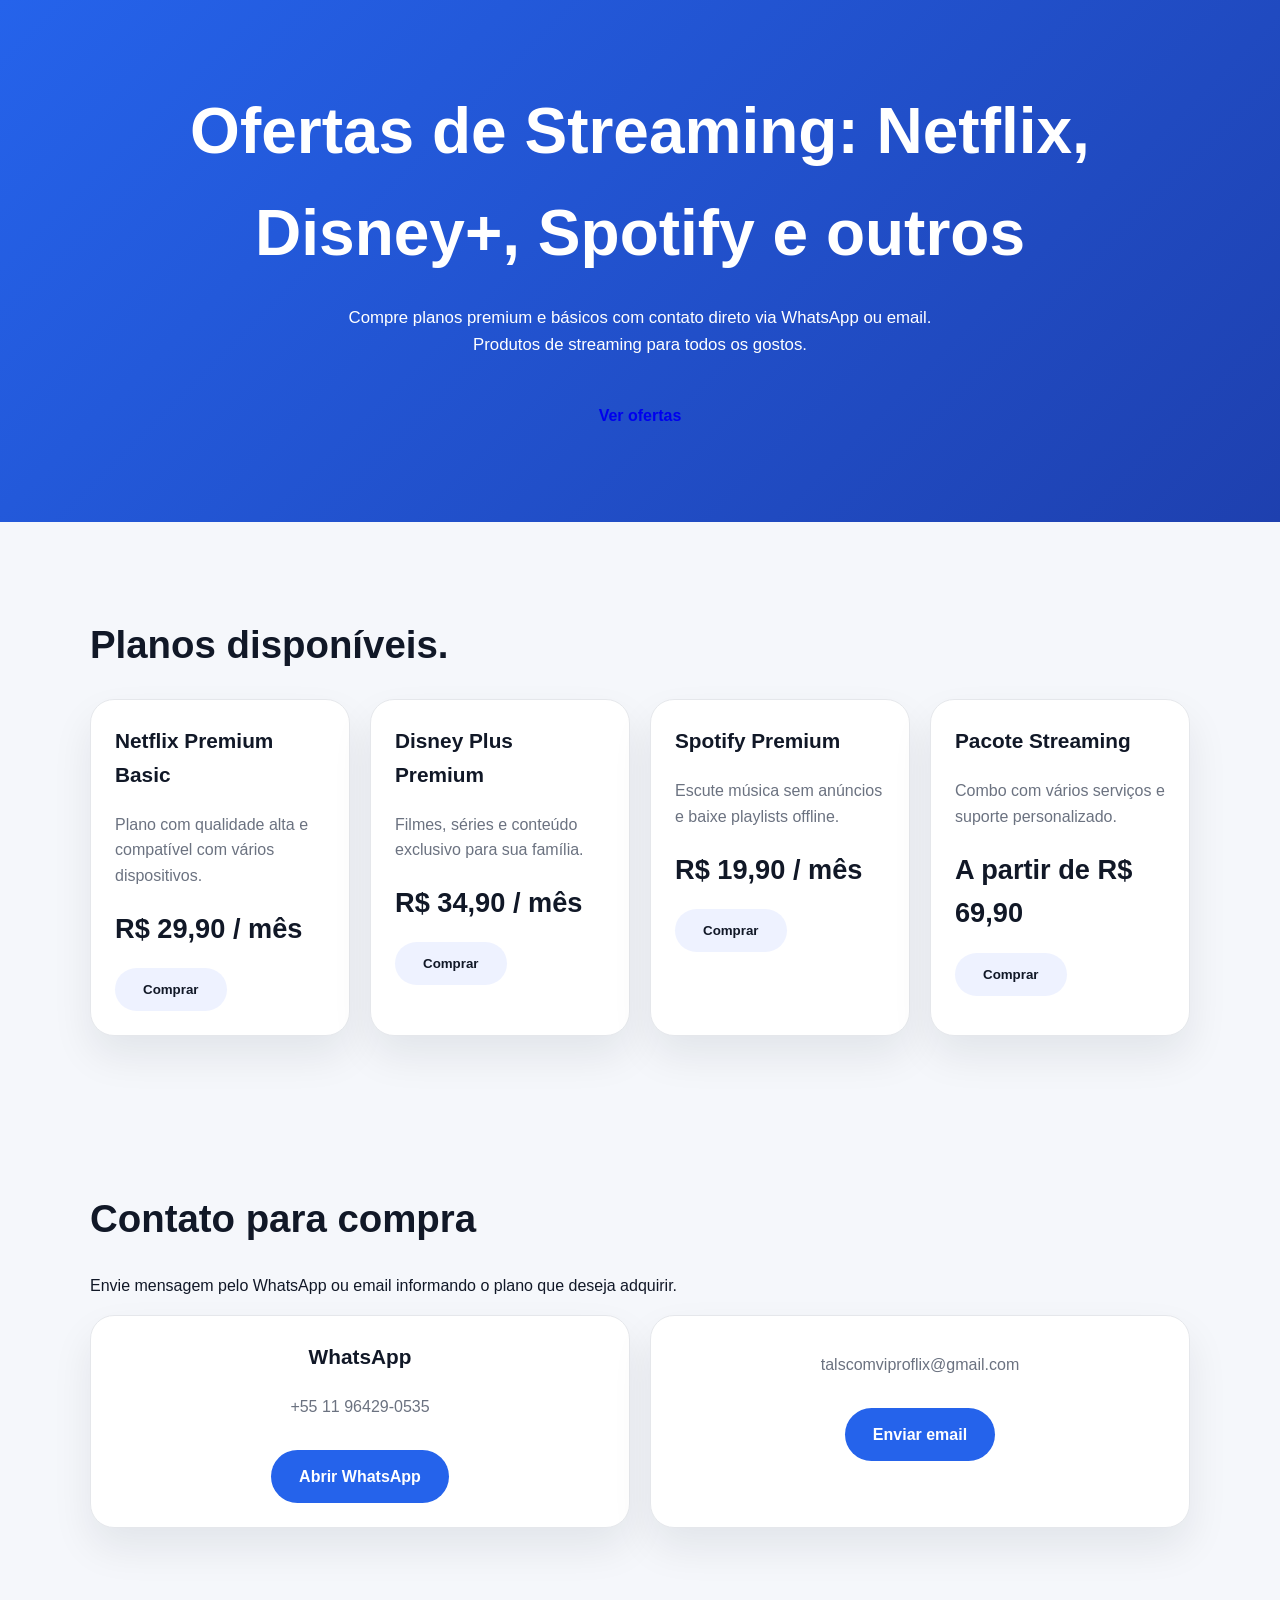
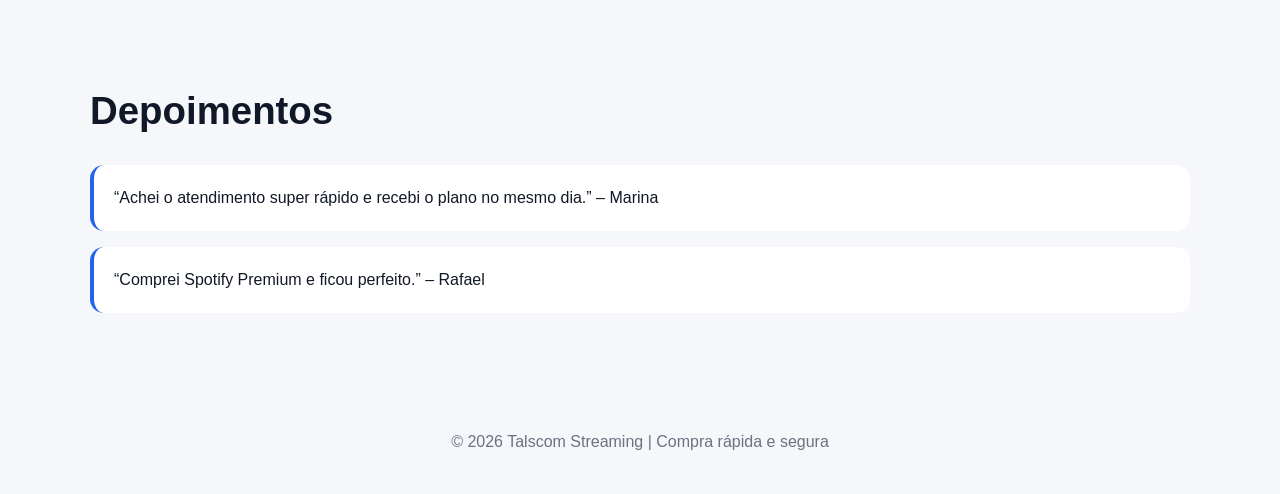
==== index.html @ eb4fdeec "vip site test" ====
<!DOCTYPE html>
   <html lang="pt-BR">
   <head>
     <meta charset="UTF-8" />
     <meta name="viewport" content="width=device-width, initial-scale=1.0" />
     <title>Talscom Streming</title>
  <link rel="stylesheet" href="https://cdnjs.cloudflare.com/ajax/libs/font-awesome/6.4.0/css/all.min.css" />
     <link rel="stylesheet" href="style.css" />
   </head>
   <body>
     <header class="hero">
     <div class="container animate-item">
        <h1>Ofertas de Streaming: Netflix, Disney+, Spotify e outros</h1>
        <p>Compre planos premium e básicos com contato direto via WhatsApp ou email. Produtos de streaming para todos os gostos.</p>
        <a href="#produtos" class="btn">Ver ofertas</a>
     </div>
   </header>
   
     <main class="container">
      <section id="produtos" class="section">
       <h2 class="animate-item">Planos disponíveis.</h2>
        <div class="product-grid">
         <article class="card animate-item">
            <h3>Netflix Premium Basic</h3>
            <p>Plano com qualidade alta e compatível com vários dispositivos.</p>
            <span class="price">R$ 29,90 / mês</span>
            <button class="btn btn-secondary buy-now" data-product="Netflix Premium Basic">Comprar</button>
          </article>
         <article class="card animate-item">
            <h3>Disney Plus Premium</h3>
            <p>Filmes, séries e conteúdo exclusivo para sua família.</p>
            <span class="price">R$ 34,90 / mês</span>
            <button class="btn btn-secondary buy-now" data-product="Disney Plus Premium">Comprar</button>
          </article>
         <article class="card animate-item">
            <h3>Spotify Premium</h3>
            <p>Escute música sem anúncios e baixe playlists offline.</p>
            <span class="price">R$ 19,90 / mês</span>
            <button class="btn btn-secondary buy-now" data-product="Spotify Premium">Comprar</button>
          </article>
         <article class="card animate-item">
            <h3>Pacote Streaming</h3>
            <p>Combo com vários serviços e suporte personalizado.</p>
            <span class="price">A partir de R$ 69,90</span>
            <button class="btn btn-secondary buy-now" data-product="Pacote Streaming">Comprar</button>
          </article>
         </div>
       </section>
   
      <section class="section contact-section">
       <h2 class="animate-item">Contato para compra</h2>
        <p>Envie mensagem pelo WhatsApp ou email informando o plano que deseja adquirir.</p>
        <div class="contact-grid">
         <div class="contact-card animate-item">
            <h3>WhatsApp</h3>
            <p>+55 11 96429-0535</p>
            <a class="btn btn-primary" href="https://wa.me/5511964290535?text=Olá%2C%20gostaria%20de%20comprar%20um%20plano%20de%20streaming." target="_blank" rel="noopener noreferrer">Abrir WhatsApp</a>
          </div>
         <div class="contact-card animate-item">
            <p>talscomviproflix@gmail.com</p>
            <a class="btn btn-primary" href="mailto:talscomviproflix@gmail.com?subject=Compra%20de%20plano%20de%20streaming&body=Olá%2C%20gostaria%20de%20comprar%20o%20plano%20">Enviar email</a>
          </div>
        </div>
       </section>
   
       <section class="section testimonials">
         <h2>Depoimentos</h2>
         <blockquote>
          “Achei o atendimento super rápido e recebi o plano no mesmo dia.” – Marina
         </blockquote>
         <blockquote>
          “Comprei Spotify Premium e ficou perfeito.” – Rafael
         </blockquote>
       </section>
     </main>
   
     <footer class="footer">
      <p>© 2026 Talscom Streaming | Compra rápida e segura</p>
     </footer>
   
     <script src="script.js"></script>
   </body>
   </html>
---- style.css ----
:root {
    --bg: #f5f7fb;
    --surface: #ffffff;
    --primary: #2563eb;
    --text: #111827;
    --muted: #6b7280;
  }
  
  * {
    box-sizing: border-box;
  }
  
  body {
    margin: 0;
    font-family: "Inter", sans-serif;
    background: var(--bg);
    color: var(--text);
    line-height: 1.6;
  }
  
  .container {
    width: min(1100px, 92%);
    margin: 0 auto;
  }
  
  .hero {
    background: linear-gradient(135deg, #2563eb 0%, #1e40af 100%);
    color: white;
    padding: 80px 0;
    text-align: center;
  }
  
  .hero h1 {
    font-size: clamp(2.5rem, 5vw, 4rem);
    margin: 0 0 20px;
  }
  
  .hero p {
    max-width: 650px;
    margin: 0 auto 30px;
    font-size: 1.05rem;
  }
  
  .btn {
    display: inline-block;
    text-decoration: none;
    padding: 14px 28px;
    border-radius: 999px;
   transition: transform .2s ease, background .2s ease, box-shadow .2s ease;
   border: none;
   cursor: pointer;
   font-weight: 600;
  }
  
  .btn:hover {
    transform: translateY(-2px);
   box-shadow: 0 14px 30px rgba(37, 99, 235, 0.2);
  }
  
  .btn-primary {
    background: var(--primary);
    color: white;
  }
 
 .btn-secondary {
   background: #eef2ff;
   color: var(--secondary);
 }
  
  .section {
    padding: 60px 0;
  }

.animate-item {
  opacity: 0;
  transform: translateY(24px);
  animation: fadeInUp 0.7s ease forwards;
 }

.animate-item:nth-child(1) {
  animation-delay: 0.15s;
 }

.animate-item:nth-child(2) {
  animation-delay: 0.25s;
 }

.animate-item:nth-child(3) {
  animation-delay: 0.35s;
 }

.animate-item:nth-child(4) {
  animation-delay: 0.45s;
 }

.card,
.contact-card {
   background: var(--surface);
  padding: 24px;
  border-radius: 24px;
   border: 1px solid #e5e7eb;
  box-shadow: 0 20px 40px rgba(15, 23, 42, 0.08);
  transition: transform 0.3s ease, box-shadow 0.3s ease;
 }

.card:hover {
  transform: translateY(-8px);
  box-shadow: 0 28px 48px rgba(15, 23, 42, 0.16);
 }

@keyframes fadeInUp {
  to {
    opacity: 1;
    transform: translateY(0);
  }
 }
  
 .section h2 {
   margin-bottom: 24px;
   font-size: clamp(2rem, 3vw, 2.5rem);
 }
 
 .product-grid,
 .contact-grid {
    display: grid;
   gap: 20px;
 }
 
 .product-grid {
   grid-template-columns: repeat(auto-fit, minmax(240px, 1fr));
  }
  
 .card,
 .contact-card {
    background: var(--surface);
   padding: 24px;
   border-radius: 24px;
    border: 1px solid #e5e7eb;
   box-shadow: 0 20px 40px rgba(15, 23, 42, 0.08);
  }
  
 .card h3,
 .contact-card h3 {
   margin-top: 0;
   font-size: 1.3rem;
 }
 
 .card p,
 .contact-card p {
   margin: 12px 0 18px;
   color: var(--muted);
 }
 
 .card .price {
   display: block;
   margin-bottom: 18px;
   font-size: 1.7rem;
    font-weight: 700;
  }
 
 .contact-card {
   text-align: center;
 }
 
 .contact-card a {
   margin-top: 12px;
 }
  
  .testimonials blockquote {
    background: var(--surface);
    border-left: 4px solid var(--primary);
    margin: 16px 0;
    padding: 20px;
    border-radius: 14px;
  }
  
  .footer {
    text-align: center;
    padding: 24px 0;
    color: var(--muted);
  }
  
  @media (min-width: 768px) {
   .contact-grid {
     grid-template-columns: repeat(2, minmax(0, 1fr));
    }
  }
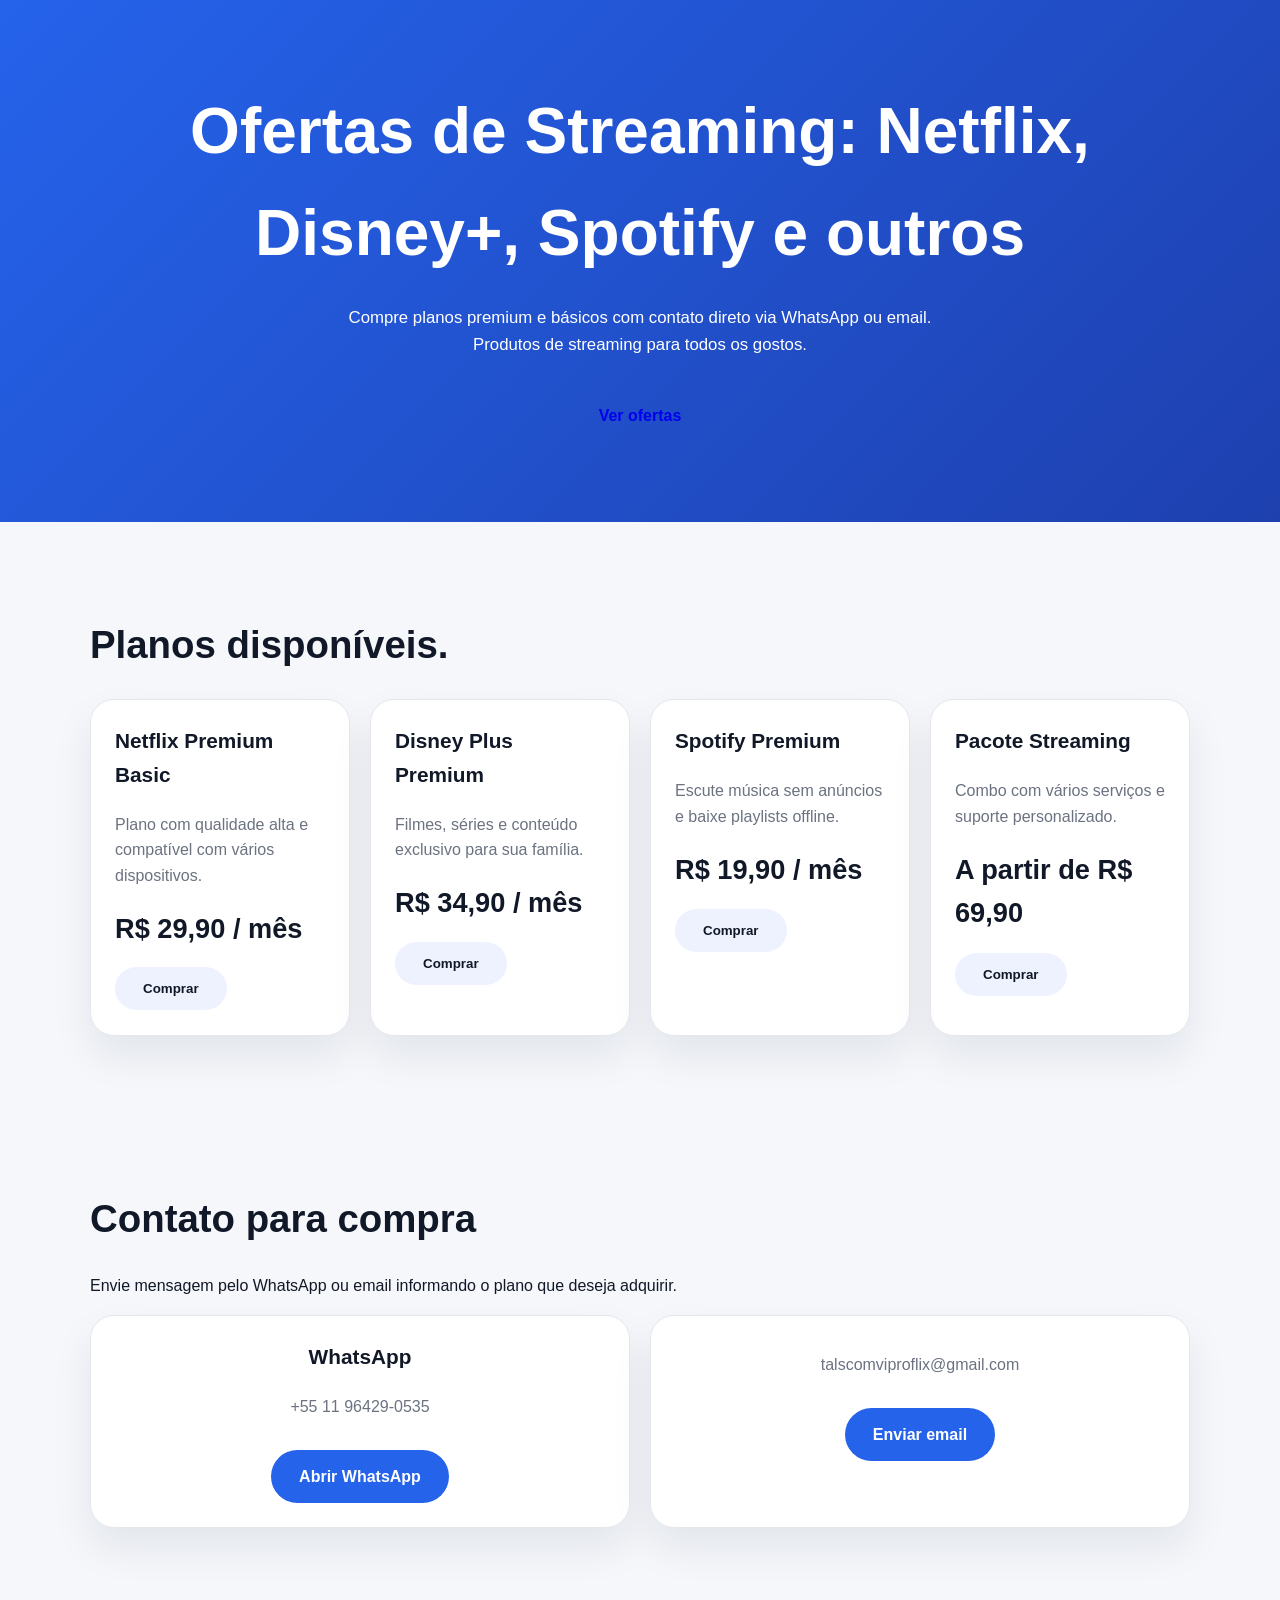
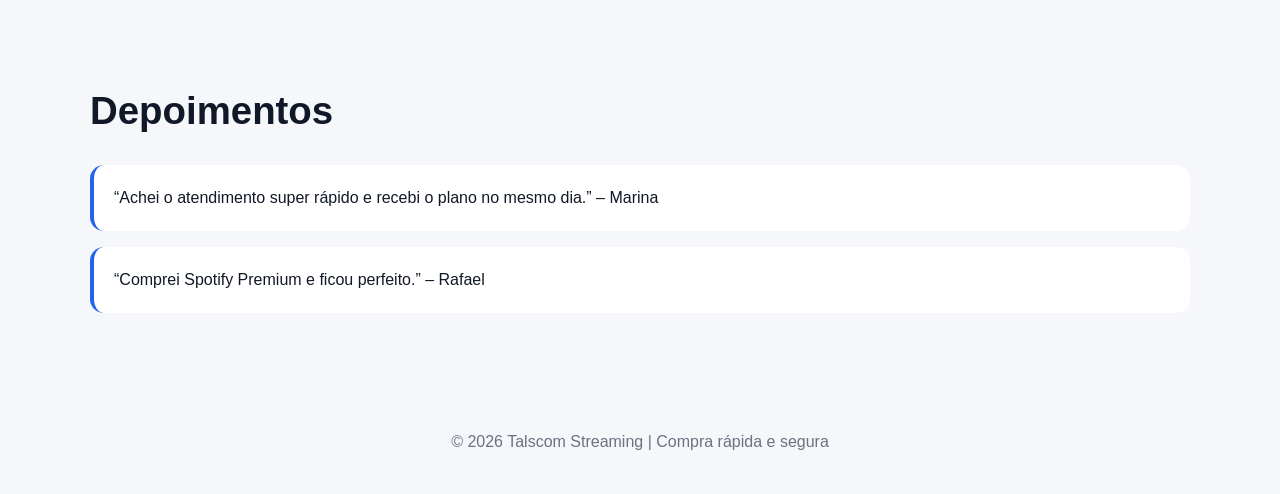
==== commit d8375dee: "Fix HTML formatting and structure" ====
--- a/index.html
+++ b/index.html
@@ -10,7 +10,8 @@
    <body>
      <header class="hero">
      <div class="container animate-item">
-        <h1>Ofertas de Streaming: Netflix, Disney+, Spotify e outros</h1>
+        <h1>Ofertas de Streaming: 
+          Netflix, Disney+, Spotify e outros</h1>
         <p>Compre planos premium e básicos com contato direto via WhatsApp ou email. Produtos de streaming para todos os gostos.</p>
         <a href="#produtos" class="btn">Ver ofertas</a>
      </div>
@@ -80,4 +81,4 @@
    
      <script src="script.js"></script>
    </body>
-   </html>+   </html>
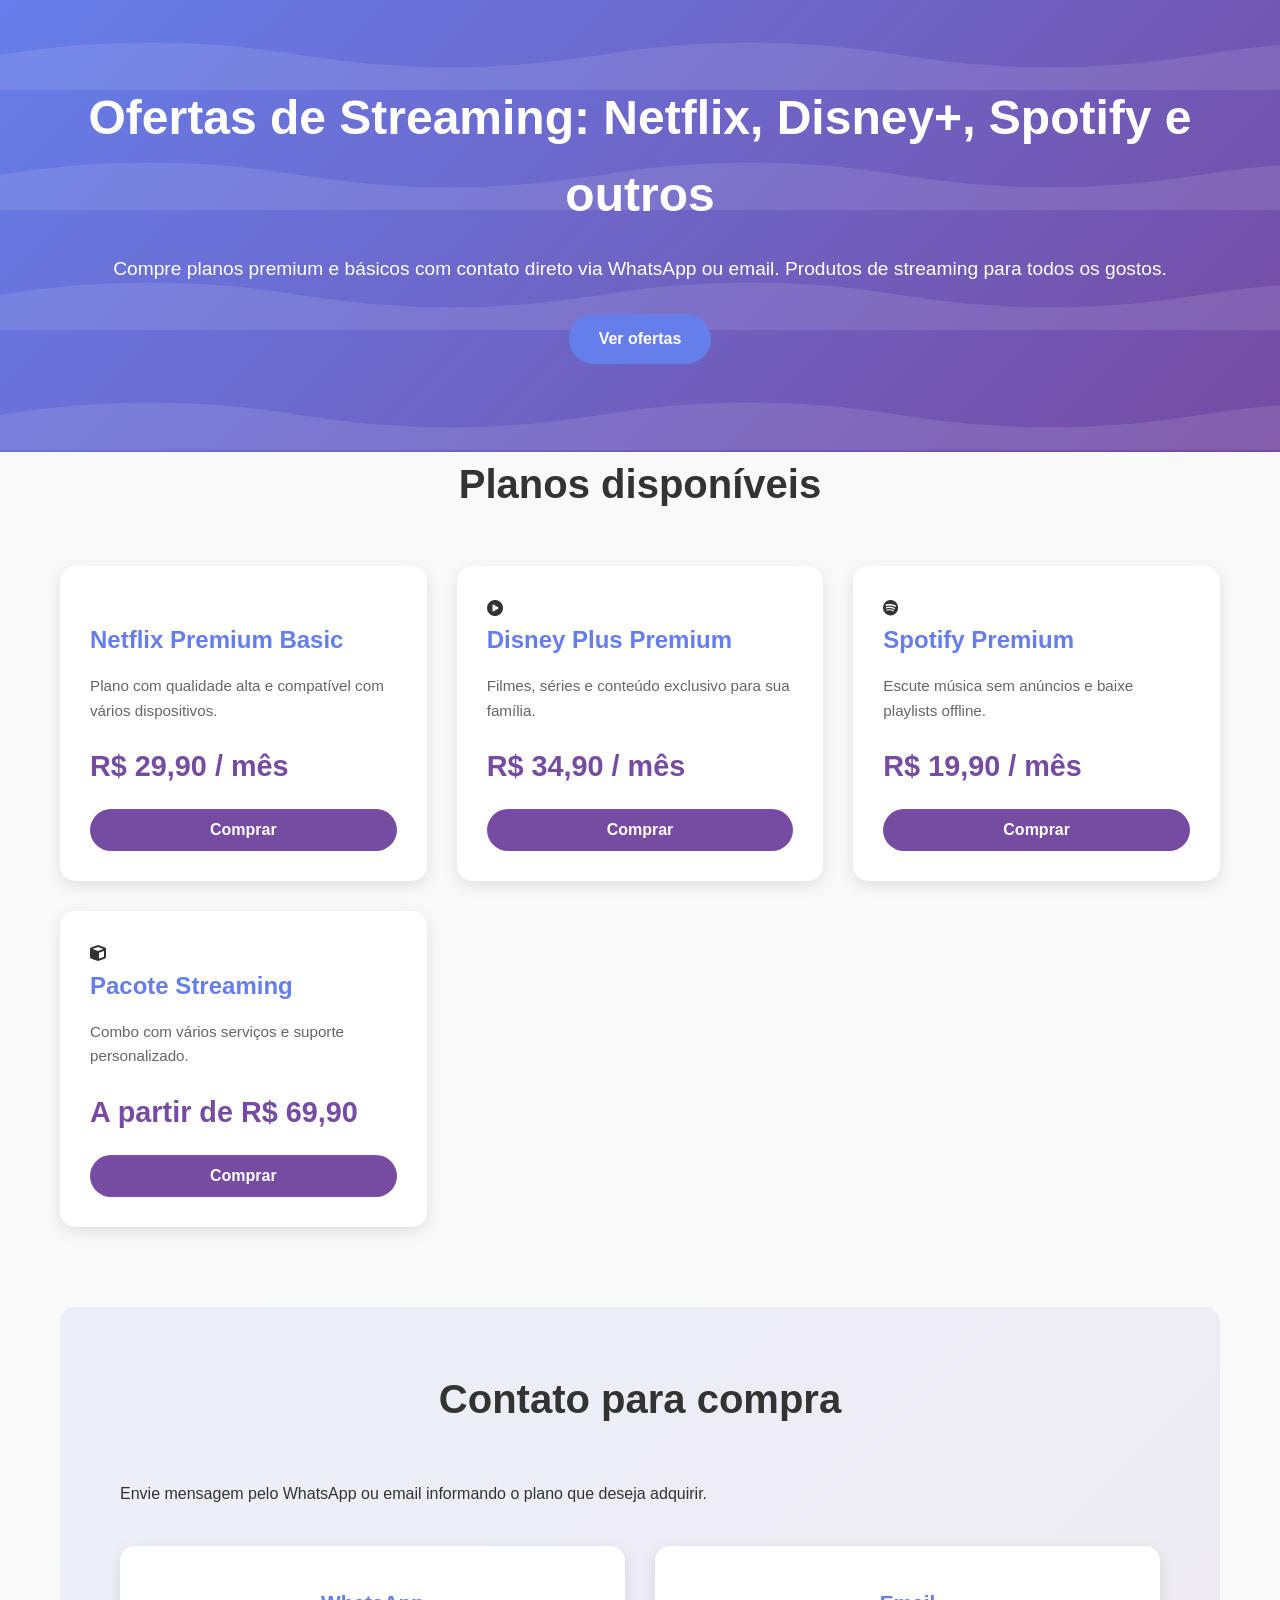
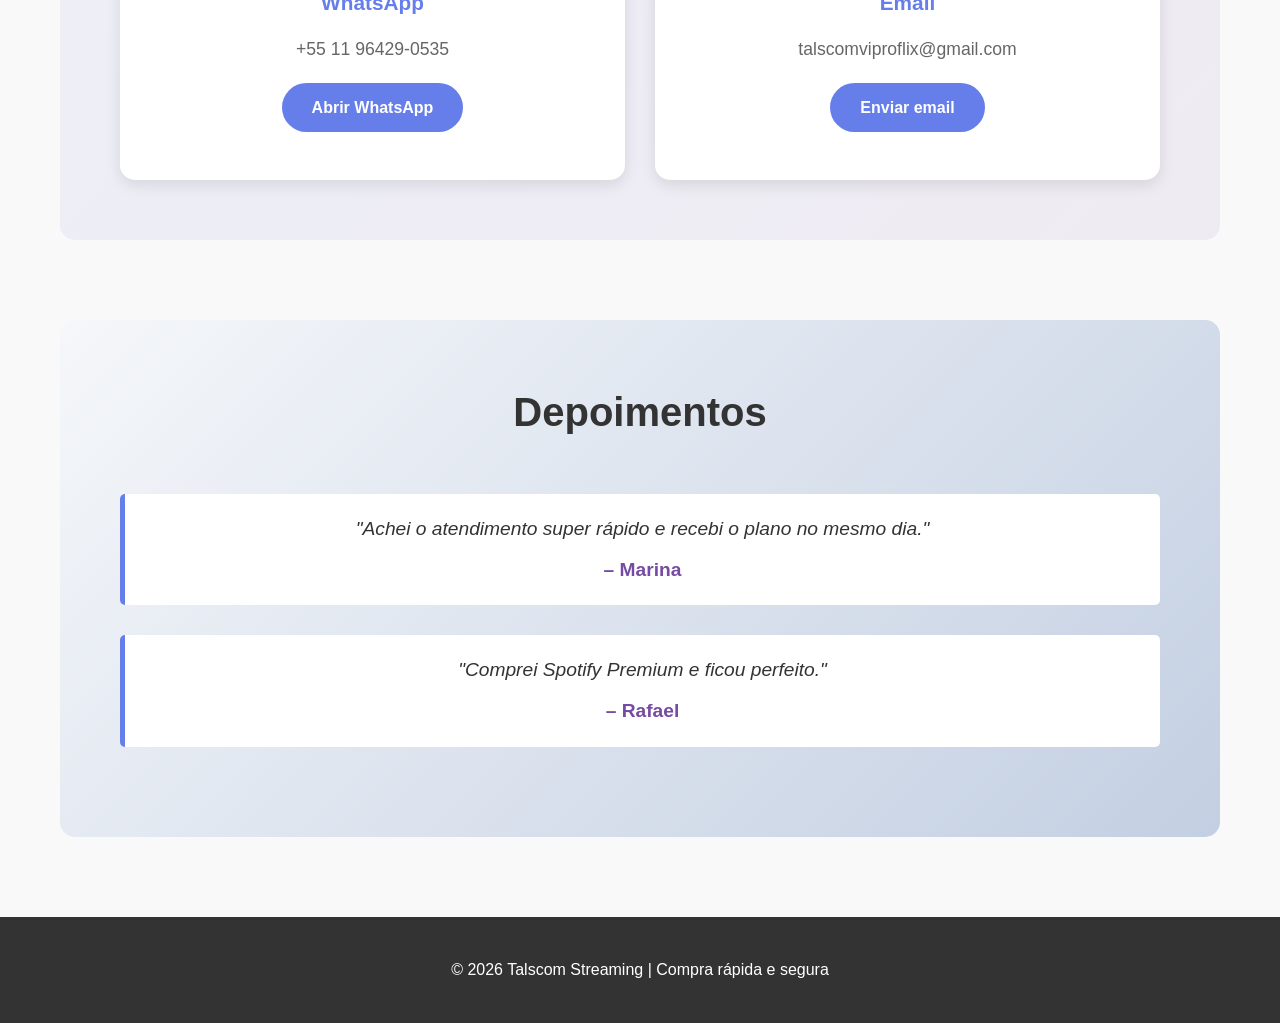
==== commit 615b1edb: "Update index.html" ====
--- a/index.html
+++ b/index.html
@@ -1,84 +1,98 @@
-     <!DOCTYPE html>
-   <html lang="pt-BR">
-   <head>
-     <meta charset="UTF-8" />
-     <meta name="viewport" content="width=device-width, initial-scale=1.0" />
-     <title>Talscom Streming</title>
-  <link rel="stylesheet" href="https://cdnjs.cloudflare.com/ajax/libs/font-awesome/6.4.0/css/all.min.css" />
-     <link rel="stylesheet" href="style.css" />
-   </head>
-   <body>
-     <header class="hero">
-     <div class="container animate-item">
-        <h1>Ofertas de Streaming: 
-          Netflix, Disney+, Spotify e outros</h1>
-        <p>Compre planos premium e básicos com contato direto via WhatsApp ou email. Produtos de streaming para todos os gostos.</p>
-        <a href="#produtos" class="btn">Ver ofertas</a>
-     </div>
-   </header>
-   
-     <main class="container">
-      <section id="produtos" class="section">
-       <h2 class="animate-item">Planos disponíveis.</h2>
-        <div class="product-grid">
-         <article class="card animate-item">
-            <h3>Netflix Premium Basic</h3>
-            <p>Plano com qualidade alta e compatível com vários dispositivos.</p>
-            <span class="price">R$ 29,90 / mês</span>
-            <button class="btn btn-secondary buy-now" data-product="Netflix Premium Basic">Comprar</button>
-          </article>
-         <article class="card animate-item">
-            <h3>Disney Plus Premium</h3>
-            <p>Filmes, séries e conteúdo exclusivo para sua família.</p>
-            <span class="price">R$ 34,90 / mês</span>
-            <button class="btn btn-secondary buy-now" data-product="Disney Plus Premium">Comprar</button>
-          </article>
-         <article class="card animate-item">
-            <h3>Spotify Premium</h3>
-            <p>Escute música sem anúncios e baixe playlists offline.</p>
-            <span class="price">R$ 19,90 / mês</span>
-            <button class="btn btn-secondary buy-now" data-product="Spotify Premium">Comprar</button>
-          </article>
-         <article class="card animate-item">
-            <h3>Pacote Streaming</h3>
-            <p>Combo com vários serviços e suporte personalizado.</p>
-            <span class="price">A partir de R$ 69,90</span>
-            <button class="btn btn-secondary buy-now" data-product="Pacote Streaming">Comprar</button>
-          </article>
-         </div>
-       </section>
-   
-      <section class="section contact-section">
-       <h2 class="animate-item">Contato para compra</h2>
-        <p>Envie mensagem pelo WhatsApp ou email informando o plano que deseja adquirir.</p>
-        <div class="contact-grid">
-         <div class="contact-card animate-item">
-            <h3>WhatsApp</h3>
-            <p>+55 11 96429-0535</p>
-            <a class="btn btn-primary" href="https://wa.me/5511964290535?text=Olá%2C%20gostaria%20de%20comprar%20um%20plano%20de%20streaming." target="_blank" rel="noopener noreferrer">Abrir WhatsApp</a>
+<!DOCTYPE html>
+<html lang="pt-BR">
+<head>
+  <meta charset="UTF-8" />
+  <meta name="viewport" content="width=device-width, initial-scale=1.0" />
+  <meta name="description" content="Planos de streaming premium: Netflix, Disney+, Spotify e outros. Compra rápida e segura com contato via WhatsApp ou email." />
+  <title>Talscom Streaming</title>
+  <link rel="stylesheet" href="https://cdnjs.cloudflare.com/ajax/libs/font-awesome/6.4.0/css/all.min.css" crossorigin="anonymous" referrerpolicy="no-referrer" />
+  <link rel="stylesheet" href="style.css" />
+</head>
+<body>
+  <header class="hero">
+    <div class="container animate-item">
+      <h1>Ofertas de Streaming: 
+        Netflix, Disney+, Spotify e outros</h1>
+      <p>Compre planos premium e básicos com contato direto via WhatsApp ou email. Produtos de streaming para todos os gostos.</p>
+      <a href="#produtos" class="btn">Ver ofertas</a>
+    </div>
+  </header>
+
+  <main class="container">
+    <section id="produtos" class="section">
+      <h2 class="animate-item">Planos disponíveis</h2>
+      <div class="product-grid">
+        <article class="card animate-item">
+          <div class="card-icon">
+            <i class="fab fa-netflix"></i>
           </div>
-         <div class="contact-card animate-item">
-            <p>talscomviproflix@gmail.com</p>
-            <a class="btn btn-primary" href="mailto:talscomviproflix@gmail.com?subject=Compra%20de%20plano%20de%20streaming&body=Olá%2C%20gostaria%20de%20comprar%20o%20plano%20">Enviar email</a>
+          <h3>Netflix Premium Basic</h3>
+          <p>Plano com qualidade alta e compatível com vários dispositivos.</p>
+          <span class="price">R$ 29,90 / mês</span>
+          <button type="button" class="btn btn-secondary buy-now" data-product="Netflix Premium Basic" aria-label="Comprar Netflix Premium Basic">Comprar</button>
+        </article>
+        <article class="card animate-item">
+          <div class="card-icon">
+            <i class="fas fa-play-circle"></i>
           </div>
+          <h3>Disney Plus Premium</h3>
+          <p>Filmes, séries e conteúdo exclusivo para sua família.</p>
+          <span class="price">R$ 34,90 / mês</span>
+          <button type="button" class="btn btn-secondary buy-now" data-product="Disney Plus Premium" aria-label="Comprar Disney Plus Premium">Comprar</button>
+        </article>
+        <article class="card animate-item">
+          <div class="card-icon">
+            <i class="fab fa-spotify"></i>
+          </div>
+          <h3>Spotify Premium</h3>
+          <p>Escute música sem anúncios e baixe playlists offline.</p>
+          <span class="price">R$ 19,90 / mês</span>
+          <button type="button" class="btn btn-secondary buy-now" data-product="Spotify Premium" aria-label="Comprar Spotify Premium">Comprar</button>
+        </article>
+        <article class="card animate-item">
+          <div class="card-icon">
+            <i class="fas fa-cube"></i>
+          </div>
+          <h3>Pacote Streaming</h3>
+          <p>Combo com vários serviços e suporte personalizado.</p>
+          <span class="price">A partir de R$ 69,90</span>
+          <button type="button" class="btn btn-secondary buy-now" data-product="Pacote Streaming" aria-label="Comprar Pacote Streaming">Comprar</button>
+        </article>
+      </div>
+    </section>
+
+    <section class="section contact-section">
+      <h2 class="animate-item">Contato para compra</h2>
+      <p>Envie mensagem pelo WhatsApp ou email informando o plano que deseja adquirir.</p>
+      <div class="contact-grid">
+        <div class="contact-card animate-item">
+          <h3>WhatsApp</h3>
+          <p>+55 11 96429-0535</p>
+          <a class="btn btn-primary" href="https://wa.me/5511964290535?text=Olá, gostaria de comprar um plano de streaming." target="_blank" rel="noopener noreferrer">Abrir WhatsApp</a>
         </div>
-       </section>
-   
-       <section class="section testimonials">
-         <h2>Depoimentos</h2>
-         <blockquote>
-          “Achei o atendimento super rápido e recebi o plano no mesmo dia.” – Marina
-         </blockquote>
-         <blockquote>
-          “Comprei Spotify Premium e ficou perfeito.” – Rafael
-         </blockquote>
-       </section>
-     </main>
-   
-     <footer class="footer">
-      <p>© 2026 Talscom Streaming | Compra rápida e segura</p>
-     </footer>
-   
-     <script src="script.js"></script>
-   </body>
-   </html>
+        <div class="contact-card animate-item">
+          <h3>Email</h3>
+          <p>talscomviproflix@gmail.com</p>
+          <a class="btn btn-primary" href="mailto:talscomviproflix@gmail.com?subject=Compra de plano de streaming&body=Olá, gostaria de comprar um plano de streaming. Qual é o disponível?">Enviar email</a>
+        </div>
+      </div>
+    </section>
+
+    <section class="section testimonials">
+      <h2>Depoimentos</h2>
+      <blockquote cite="#">
+        "Achei o atendimento super rápido e recebi o plano no mesmo dia." <strong>– Marina</strong>
+      </blockquote>
+      <blockquote cite="#">
+        "Comprei Spotify Premium e ficou perfeito." <strong>– Rafael</strong>
+      </blockquote>
+    </section>
+  </main>
+
+  <footer class="footer">
+    <p>© 2026 Talscom Streaming | Compra rápida e segura</p>
+  </footer>
+
+  <script src="script.js"></script>
+</body>
+</html>
--- a/style.css
+++ b/style.css
@@ -1,187 +1,370 @@
-   :root {
-    --bg: #f5f7fb;
-    --surface: #ffffff;
-    --primary: #2563eb;
-    --text: #111827;
-    --muted: #6b7280;
-  }
-  
-  * {
-    box-sizing: border-box;
-  }
-  
-  body {
-    margin: 0;
-    font-family: "Inter", sans-serif;
-    background: var(--bg);
-    color: var(--text);
-    line-height: 1.6;
-  }
-  
-  .container {
-    width: min(1100px, 92%);
-    margin: 0 auto;
-  }
-  
-  .hero {
-    background: linear-gradient(135deg, #2563eb 0%, #1e40af 100%);
-    color: white;
-    padding: 80px 0;
-    text-align: center;
-  }
-  
-  .hero h1 {
-    font-size: clamp(2.5rem, 5vw, 4rem);
-    margin: 0 0 20px;
-  }
-  
-  .hero p {
-    max-width: 650px;
-    margin: 0 auto 30px;
-    font-size: 1.05rem;
-  }
-  
-  .btn {
-    display: inline-block;
-    text-decoration: none;
-    padding: 14px 28px;
-    border-radius: 999px;
-   transition: transform .2s ease, background .2s ease, box-shadow .2s ease;
-   border: none;
-   cursor: pointer;
-   font-weight: 600;
-  }
-  
-  .btn:hover {
-    transform: translateY(-2px);
-   box-shadow: 0 14px 30px rgba(37, 99, 235, 0.2);
-  }
-  
-  .btn-primary {
-    background: var(--primary);
-    color: white;
-  }
- 
- .btn-secondary {
-   background: #eef2ff;
-   color: var(--secondary);
- }
-  
-  .section {
-    padding: 60px 0;
-  }
-
-.animate-item {
-  opacity: 0;
-  transform: translateY(24px);
-  animation: fadeInUp 0.7s ease forwards;
- }
-
-.animate-item:nth-child(1) {
-  animation-delay: 0.15s;
- }
-
-.animate-item:nth-child(2) {
-  animation-delay: 0.25s;
- }
-
-.animate-item:nth-child(3) {
-  animation-delay: 0.35s;
- }
-
-.animate-item:nth-child(4) {
-  animation-delay: 0.45s;
- }
-
-.card,
-.contact-card {
-   background: var(--surface);
-  padding: 24px;
-  border-radius: 24px;
-   border: 1px solid #e5e7eb;
-  box-shadow: 0 20px 40px rgba(15, 23, 42, 0.08);
-  transition: transform 0.3s ease, box-shadow 0.3s ease;
- }
-
-.card:hover {
-  transform: translateY(-8px);
-  box-shadow: 0 28px 48px rgba(15, 23, 42, 0.16);
- }
-
-@keyframes fadeInUp {
+* {
+  margin: 0;
+  padding: 0;
+  box-sizing: border-box;
+}
+
+body {
+  font-family: 'Segoe UI', Tahoma, Geneva, Verdana, sans-serif;
+  line-height: 1.6;
+  color: #333;
+  background-color: #f9f9f9;
+}
+
+.container {
+  max-width: 1200px;
+  margin: 0 auto;
+  padding: 0 20px;
+}
+
+/* ===== HEADER/HERO ===== */
+.hero {
+  background: linear-gradient(135deg, #667eea 0%, #764ba2 100%);
+  color: white;
+  padding: 80px 20px;
+  text-align: center;
+  position: relative;
+  overflow: hidden;
+}
+
+.hero::before {
+  content: '';
+  position: absolute;
+  top: 0;
+  left: 0;
+  right: 0;
+  bottom: 0;
+  background: url('data:image/svg+xml,<svg xmlns="http://www.w3.org/2000/svg" viewBox="0 0 1200 120"><path d="M0,50 Q300,0 600,50 T1200,50 L1200,120 L0,120 Z" fill="rgba(255,255,255,0.1)"/></svg>');
+  background-size: 600px 120px;
+  animation: wave 15s linear infinite;
+  z-index: 1;
+}
+
+@keyframes wave {
+  0% { transform: translateX(0); }
+  100% { transform: translateX(600px); }
+}
+
+.hero .container {
+  position: relative;
+  z-index: 2;
+}
+
+.hero h1 {
+  font-size: 3em;
+  margin-bottom: 20px;
+  animation: slideInDown 0.8s ease-out;
+}
+
+.hero p {
+  font-size: 1.2em;
+  margin-bottom: 30px;
+  opacity: 0.9;
+  animation: slideInUp 0.8s ease-out 0.2s both;
+}
+
+.hero .btn {
+  animation: slideInUp 0.8s ease-out 0.4s both;
+}
+
+@keyframes slideInDown {
+  from {
+    opacity: 0;
+    transform: translateY(-30px);
+  }
   to {
     opacity: 1;
     transform: translateY(0);
   }
- }
-  
- .section h2 {
-   margin-bottom: 24px;
-   font-size: clamp(2rem, 3vw, 2.5rem);
- }
- 
- .product-grid,
- .contact-grid {
-    display: grid;
-   gap: 20px;
- }
- 
- .product-grid {
-   grid-template-columns: repeat(auto-fit, minmax(240px, 1fr));
-  }
-  
- .card,
- .contact-card {
-    background: var(--surface);
-   padding: 24px;
-   border-radius: 24px;
-    border: 1px solid #e5e7eb;
-   box-shadow: 0 20px 40px rgba(15, 23, 42, 0.08);
-  }
-  
- .card h3,
- .contact-card h3 {
-   margin-top: 0;
-   font-size: 1.3rem;
- }
- 
- .card p,
- .contact-card p {
-   margin: 12px 0 18px;
-   color: var(--muted);
- }
- 
- .card .price {
-   display: block;
-   margin-bottom: 18px;
-   font-size: 1.7rem;
-    font-weight: 700;
-  }
- 
- .contact-card {
-   text-align: center;
- }
- 
- .contact-card a {
-   margin-top: 12px;
- }
-  
-  .testimonials blockquote {
-    background: var(--surface);
-    border-left: 4px solid var(--primary);
-    margin: 16px 0;
-    padding: 20px;
-    border-radius: 14px;
-  }
-  
-  .footer {
-    text-align: center;
-    padding: 24px 0;
-    color: var(--muted);
-  }
-  
-  @media (min-width: 768px) {
-   .contact-grid {
-     grid-template-columns: repeat(2, minmax(0, 1fr));
-    }
-  }+}
+
+@keyframes slideInUp {
+  from {
+    opacity: 0;
+    transform: translateY(30px);
+  }
+  to {
+    opacity: 1;
+    transform: translateY(0);
+  }
+}
+
+/* ===== BOTÕES ===== */
+.btn {
+  display: inline-block;
+  padding: 12px 30px;
+  background-color: #667eea;
+  color: white;
+  text-decoration: none;
+  border: none;
+  border-radius: 50px;
+  cursor: pointer;
+  font-size: 1em;
+  font-weight: 600;
+  transition: all 0.3s ease;
+  position: relative;
+  overflow: hidden;
+}
+
+.btn::before {
+  content: '';
+  position: absolute;
+  top: 50%;
+  left: 50%;
+  width: 0;
+  height: 0;
+  border-radius: 50%;
+  background: rgba(255, 255, 255, 0.3);
+  transform: translate(-50%, -50%);
+  transition: width 0.6s, height 0.6s;
+}
+
+.btn:hover::before {
+  width: 300px;
+  height: 300px;
+}
+
+.btn:hover {
+  transform: translateY(-3px);
+  box-shadow: 0 10px 25px rgba(0, 0, 0, 0.2);
+}
+
+.btn:active {
+  transform: translateY(-1px);
+}
+
+.btn-primary {
+  background-color: #667eea;
+}
+
+.btn-secondary {
+  background-color: #764ba2;
+}
+
+.btn-secondary:hover {
+  background-color: #667eea;
+}
+
+/* ===== SEÇÕES ===== */
+main {
+  padding: 60px 0;
+}
+
+.section {
+  margin-bottom: 80px;
+}
+
+.section h2 {
+  font-size: 2.5em;
+  margin-bottom: 50px;
+  text-align: center;
+  color: #333;
+}
+
+/* ===== ANIMAÇÕES DE ITEMS ===== */
+.animate-item {
+  opacity: 0;
+  animation: fadeInUp 0.8s ease-out forwards;
+}
+
+@keyframes fadeInUp {
+  from {
+    opacity: 0;
+    transform: translateY(30px);
+  }
+  to {
+    opacity: 1;
+    transform: translateY(0);
+  }
+}
+
+/* Delays para efeito cascata */
+.animate-item:nth-child(1) { animation-delay: 0.1s; }
+.animate-item:nth-child(2) { animation-delay: 0.2s; }
+.animate-item:nth-child(3) { animation-delay: 0.3s; }
+.animate-item:nth-child(4) { animation-delay: 0.4s; }
+.animate-item:nth-child(5) { animation-delay: 0.5s; }
+.animate-item:nth-child(6) { animation-delay: 0.6s; }
+
+/* ===== GRID DE PRODUTOS ===== */
+.product-grid {
+  display: grid;
+  grid-template-columns: repeat(auto-fit, minmax(280px, 1fr));
+  gap: 30px;
+  margin-top: 40px;
+}
+
+.card {
+  background: white;
+  border-radius: 15px;
+  padding: 30px;
+  box-shadow: 0 5px 15px rgba(0, 0, 0, 0.1);
+  transition: all 0.4s ease;
+  position: relative;
+  overflow: hidden;
+}
+
+.card::before {
+  content: '';
+  position: absolute;
+  top: 0;
+  left: -100%;
+  width: 100%;
+  height: 100%;
+  background: linear-gradient(90deg, transparent, rgba(255, 255, 255, 0.3), transparent);
+  transition: left 0.5s ease;
+}
+
+.card:hover::before {
+  left: 100%;
+}
+
+.card:hover {
+  transform: translateY(-15px) scale(1.02);
+  box-shadow: 0 20px 40px rgba(102, 126, 234, 0.3);
+  border-top: 4px solid #667eea;
+}
+
+.card h3 {
+  color: #667eea;
+  margin-bottom: 15px;
+  font-size: 1.5em;
+}
+
+.card p {
+  color: #666;
+  margin-bottom: 20px;
+  font-size: 0.95em;
+}
+
+.price {
+  display: block;
+  font-size: 1.8em;
+  font-weight: bold;
+  color: #764ba2;
+  margin-bottom: 20px;
+}
+
+.card .btn {
+  width: 100%;
+  text-align: center;
+  margin-top: auto;
+}
+
+/* ===== SEÇÃO DE CONTATO ===== */
+.contact-section {
+  background: linear-gradient(135deg, #667eea15 0%, #764ba215 100%);
+  padding: 60px;
+  border-radius: 15px;
+}
+
+.contact-grid {
+  display: grid;
+  grid-template-columns: repeat(auto-fit, minmax(300px, 1fr));
+  gap: 30px;
+  margin-top: 40px;
+}
+
+.contact-card {
+  background: white;
+  padding: 40px;
+  border-radius: 15px;
+  text-align: center;
+  box-shadow: 0 5px 15px rgba(0, 0, 0, 0.1);
+  transition: all 0.4s ease;
+}
+
+.contact-card:hover {
+  transform: translateY(-10px);
+  box-shadow: 0 15px 40px rgba(102, 126, 234, 0.2);
+}
+
+.contact-card h3 {
+  color: #667eea;
+  margin-bottom: 15px;
+  font-size: 1.3em;
+}
+
+.contact-card p {
+  color: #666;
+  margin-bottom: 20px;
+  font-size: 1.1em;
+  font-weight: 500;
+}
+
+/* ===== DEPOIMENTOS ===== */
+.testimonials {
+  background: linear-gradient(135deg, #f5f7fa 0%, #c3cfe2 100%);
+  padding: 60px;
+  border-radius: 15px;
+  text-align: center;
+}
+
+blockquote {
+  font-size: 1.2em;
+  font-style: italic;
+  color: #333;
+  margin: 30px 0;
+  padding: 20px;
+  border-left: 5px solid #667eea;
+  background: white;
+  border-radius: 5px;
+  animation: fadeInUp 0.8s ease-out;
+}
+
+blockquote strong {
+  display: block;
+  margin-top: 10px;
+  font-style: normal;
+  color: #764ba2;
+}
+
+/* ===== FOOTER ===== */
+.footer {
+  background-color: #333;
+  color: white;
+  text-align: center;
+  padding: 40px 20px;
+  margin-top: 80px;
+}
+
+.footer p {
+  margin: 0;
+}
+
+/* ===== RESPONSIVO ===== */
+@media (max-width: 768px) {
+  .hero h1 {
+    font-size: 2em;
+  }
+
+  .hero p {
+    font-size: 1em;
+  }
+
+  .section h2 {
+    font-size: 1.8em;
+  }
+
+  .product-grid {
+    grid-template-columns: 1fr;
+  }
+
+  .contact-grid {
+    grid-template-columns: 1fr;
+  }
+
+  .contact-section,
+  .testimonials {
+    padding: 30px;
+  }
+}
+
+/* ===== SCROLL TRIGGER ===== */
+.scroll-animate {
+  opacity: 0;
+}
+
+.scroll-animate.active {
+  animation: fadeInUp 0.8s ease-out forwards;
+}
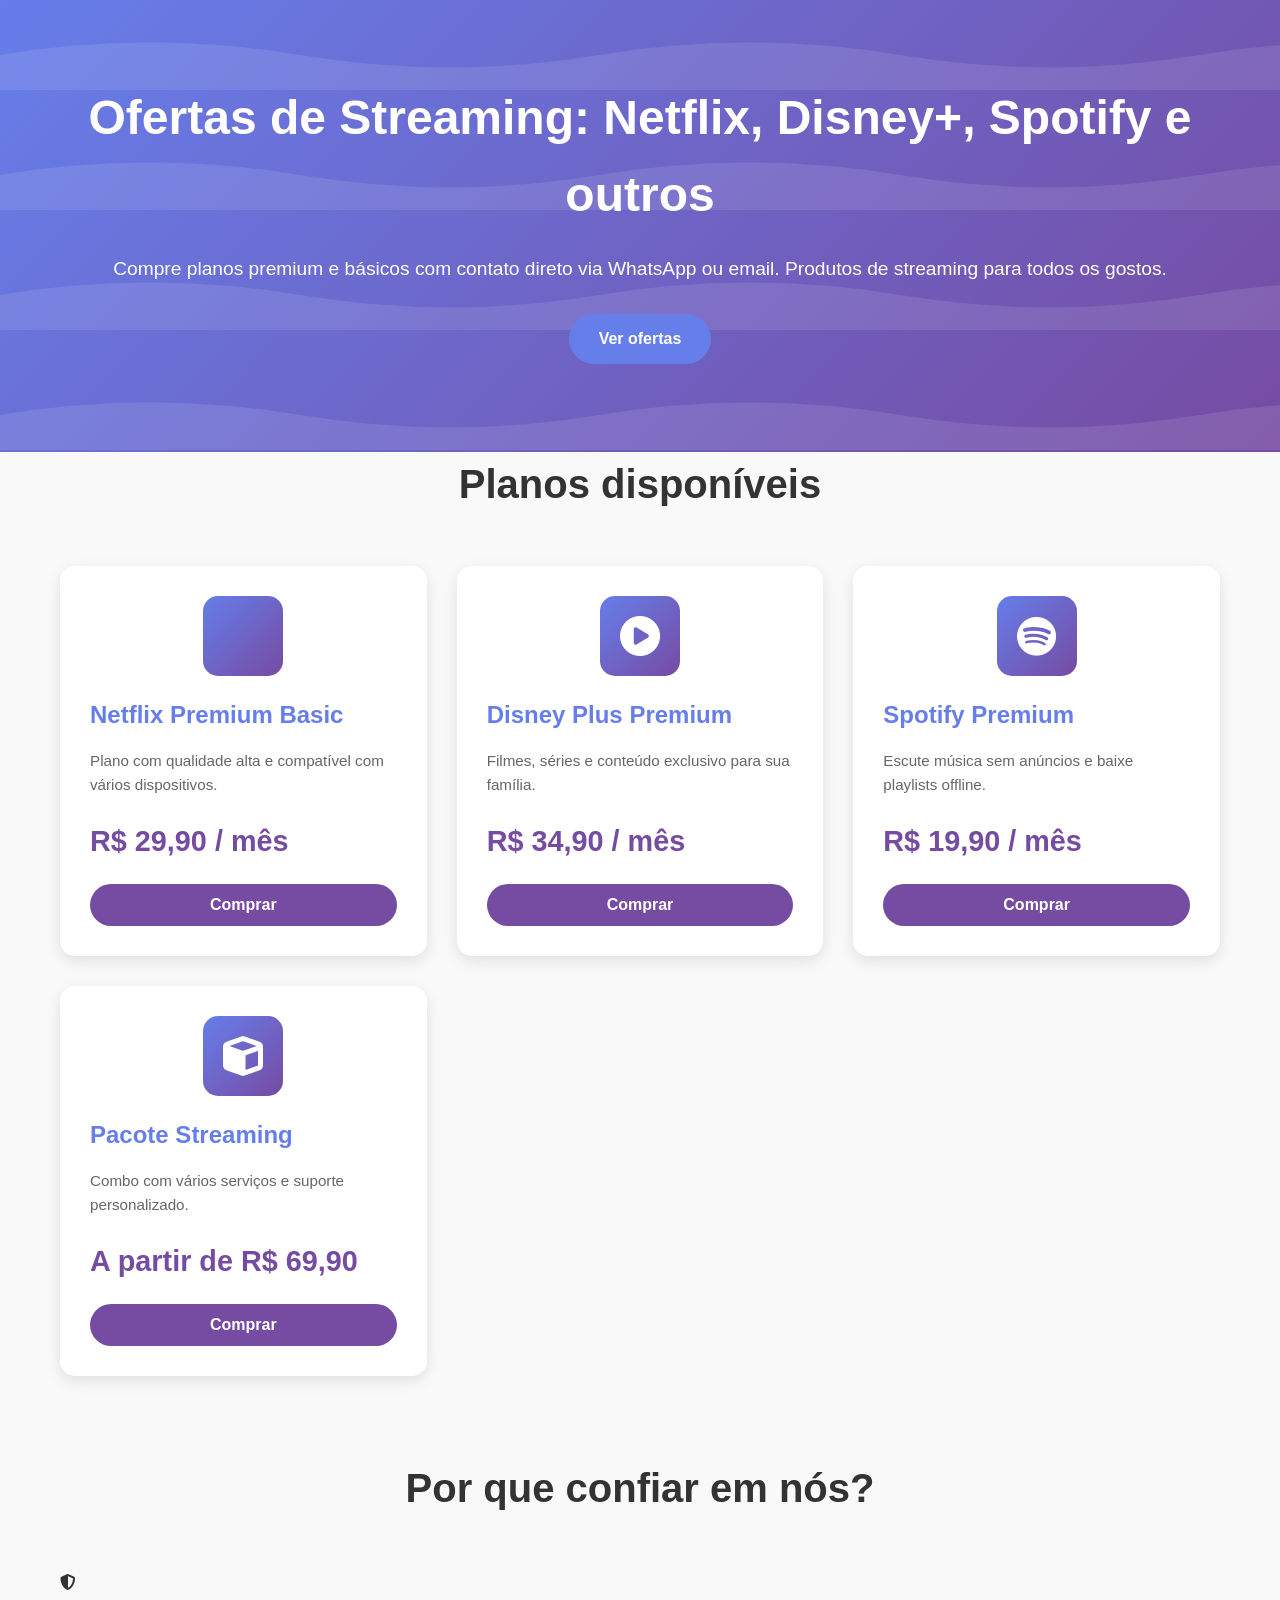
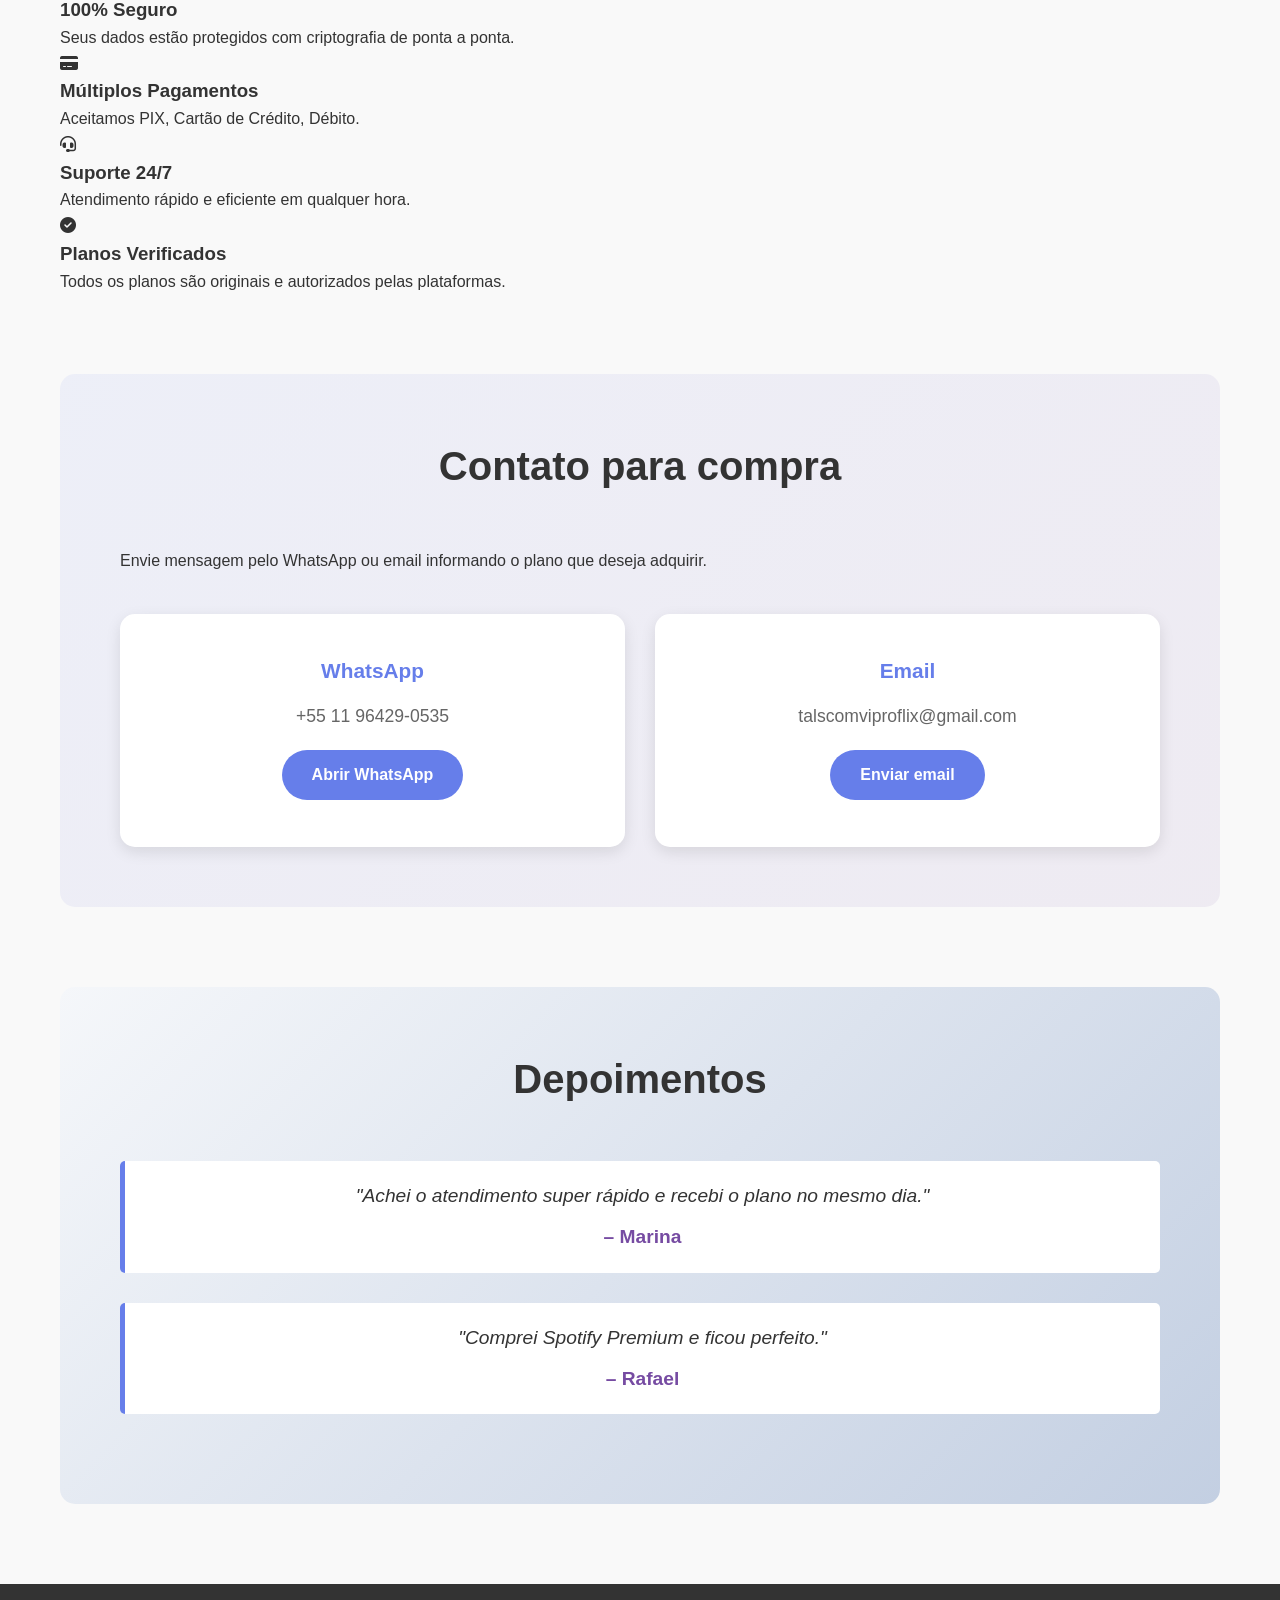
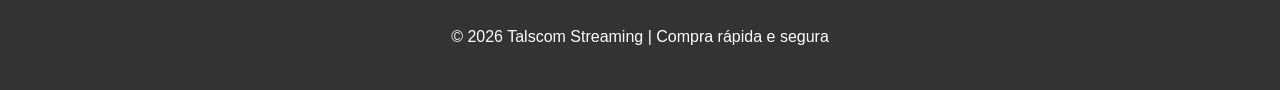
==== commit de60460f: "Refactor HTML structure and add trust section" ====
--- a/index.html
+++ b/index.html
@@ -23,7 +23,7 @@
       <h2 class="animate-item">Planos disponíveis</h2>
       <div class="product-grid">
         <article class="card animate-item">
-          <div class="card-icon">
+          <div class="card-icon netflix-icon">
             <i class="fab fa-netflix"></i>
           </div>
           <h3>Netflix Premium Basic</h3>
@@ -58,6 +58,41 @@
           <span class="price">A partir de R$ 69,90</span>
           <button type="button" class="btn btn-secondary buy-now" data-product="Pacote Streaming" aria-label="Comprar Pacote Streaming">Comprar</button>
         </article>
+      </div>
+    </section>
+
+    <section class="section trust-section">
+      <h2 class="animate-item">Por que confiar em nós?</h2>
+      <div class="trust-grid">
+        <div class="trust-card animate-item">
+          <div class="trust-icon">
+            <i class="fas fa-shield-alt"></i>
+          </div>
+          <h3>100% Seguro</h3>
+          <p>Seus dados estão protegidos com criptografia de ponta a ponta.</p>
+        </div>
+        <div class="trust-card animate-item">
+          <div class="trust-icon">
+            <i class="fas fa-credit-card"></i>
+          </div>
+          <h3>Múltiplos Pagamentos</h3>
+          <p>Aceitamos
+             PIX, Cartão de Crédito, Débito.</p>
+        </div>
+        <div class="trust-card animate-item">
+          <div class="trust-icon">
+            <i class="fas fa-headset"></i>
+          </div>
+          <h3>Suporte 24/7</h3>
+          <p>Atendimento rápido e eficiente em qualquer hora.</p>
+        </div>
+        <div class="trust-card animate-item">
+          <div class="trust-icon">
+            <i class="fas fa-check-circle"></i>
+          </div>
+          <h3>Planos Verificados</h3>
+          <p>Todos os planos são originais e autorizados pelas plataformas.</p>
+        </div>
       </div>
     </section>
 
--- a/style.css
+++ b/style.css
@@ -225,6 +225,46 @@
   border-top: 4px solid #667eea;
 }
 
+.card-icon {
+  width: 80px;
+  height: 80px;
+  background: linear-gradient(135deg, #667eea 0%, #764ba2 100%);
+  border-radius: 15px;
+  display: flex;
+  align-items: center;
+  justify-content: center;
+  margin: 0 auto 20px;
+  font-size: 2.5em;
+  color: white;
+  transition: all 0.4s ease;
+  animation: bounceIn 0.8s ease-out;
+}
+
+@keyframes bounceIn {
+  0% {
+    opacity: 0;
+    transform: scale(0.3);
+  }
+  50% {
+    transform: scale(1.05);
+  }
+  100% {
+    opacity: 1;
+    transform: scale(1);
+  }
+}
+
+.card:hover .card-icon {
+  transform: scale(1.15);
+  box-shadow: 0 10px 25px rgba(102, 126, 234, 0.5);
+  animation: spin 0.6s ease-in-out;
+}
+
+@keyframes spin {
+  0% { transform: scale(1.15) rotate(0deg); }
+  100% { transform: scale(1.15) rotate(360deg); }
+}
+
 .card h3 {
   color: #667eea;
   margin-bottom: 15px;
